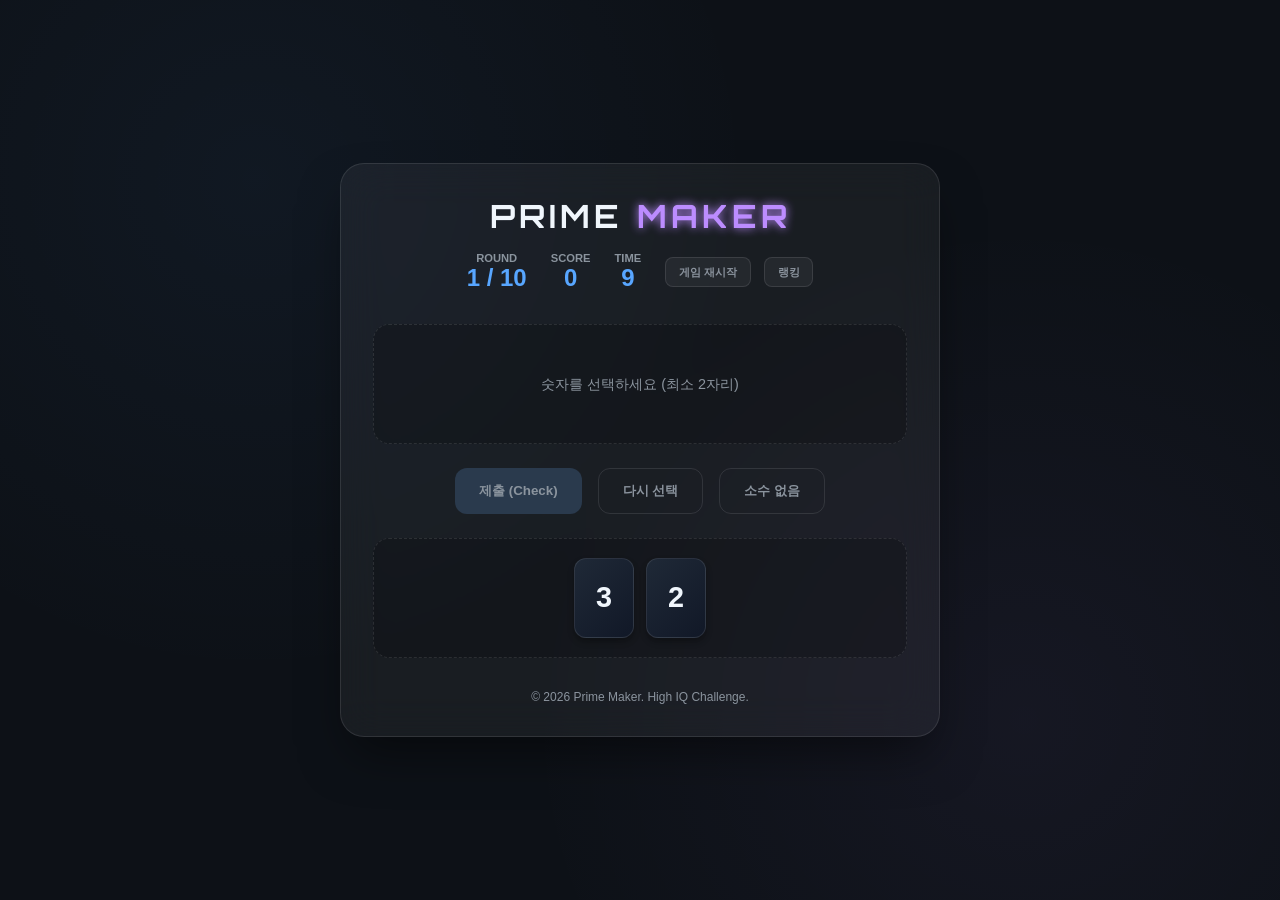
==== index.html @ f1537c4c "소수 찾기 게임 2026.03.08 최초 커밋" ====
<!DOCTYPE html>
<html lang="ko">
<head>
    <meta charset="UTF-8">
    <meta name="viewport" content="width=device-width, initial-scale=1.0, maximum-scale=1.0, user-scalable=no">
    <meta name="theme-color" content="#0d1117">
    <meta name="apple-mobile-web-app-capable" content="yes">
    <meta name="apple-mobile-web-app-status-bar-style" content="black-translucent">
    <title>소수 만들기 (Make a Prime)</title>
    <meta name="description" content="숫자 카드를 조합하여 소수를 만드는 두뇌 퍼즐 게임">
    <link rel="stylesheet" href="style.css">
    <link rel="preconnect" href="https://fonts.googleapis.com">
    <link rel="preconnect" href="https://fonts.gstatic.com" crossorigin>
    <link href="https://fonts.googleapis.com/css2?family=Orbitron:wght@400;700&family=Pretendard:wght@400;600;800&display=swap" rel="stylesheet">
</head>
<body>
    <div id="app" class="glass">
        <header>
            <h1>PRIME <span class="accent">MAKER</span></h1>
            <div class="stats">
                <div class="stat-item">
                    <span class="label">ROUND</span>
                    <span id="round-value" class="value">1 / 10</span>
                </div>
                <div class="stat-item">
                    <span class="label">SCORE</span>
                    <span id="score-value" class="value">0</span>
                </div>
                <div id="timer-area" class="stat-item">
                    <span class="label">TIME</span>
                    <span id="timer-value" class="value">10</span>
                </div>
                <div class="stat-item header-controls">
                    <button id="main-restart-btn" class="mini-btn">게임 재시작</button>
                    <button id="rank-view-btn" class="mini-btn">랭킹</button>
                </div>
            </div>
        </header>

        <main>
            <section id="selected-area" class="card-area">
                <div id="selected-cards" class="cards-container">
                    <!-- 선택된 카드들이 여기에 나타납니다 -->
                </div>
                <div class="placeholder-text" id="placeholder">숫자를 선택하세요 (최소 2자리)</div>
            </section>

            <section id="controls">
                <button id="submit-btn" class="primary-btn" disabled>제출 (Check)</button>
                <button id="reset-btn" class="secondary-btn">다시 선택</button>
                <button id="no-prime-btn" class="secondary-btn">소수 없음</button>
            </section>

            <section id="pool-area" class="card-area">
                <div id="card-pool" class="cards-container">
                    <!-- 랜덤 카드가 여기에 생성됩니다 -->
                </div>
            </section>
        </main>

        <!-- 결과 및 다음 라운드 오버레이 -->
        <div id="message-overlay" class="hidden">
            <div class="message-content glass">
                <h2 id="status-title">통과!</h2>
                <p id="status-desc">17은 소수입니다.</p>
                <button id="next-btn" class="primary-btn">다음 라운드</button>
            </div>
        </div>

        <!-- 랭킹 등록 오버레이 (게임 종료 시) -->
        <div id="rank-entry-overlay" class="hidden">
            <div class="message-content glass">
                <h2>GAME OVER</h2>
                <p>최종 점수: <span id="final-score">0</span></p>
                <div id="new-record-input" class="hidden">
                    <p class="accent">새로운 기록입니다!</p>
                    <input type="text" id="player-name" placeholder="이름을 입력하세요" maxlength="10">
                    <button id="save-rank-btn" class="primary-btn">기록 저장</button>
                </div>
                <button id="restart-btn" class="secondary-btn">기록 없이 재시작</button>
            </div>
        </div>

        <!-- 랭킹 보드 오버레이 -->
        <div id="leaderboard-overlay" class="hidden">
            <div class="message-content glass leaderboard">
                <h2>TOP 5 RANKING</h2>
                <ul id="rank-list">
                    <!-- 랭킹 목록이 여기에 표시됩니다 -->
                </ul>
                <div class="overlay-controls">
                    <button id="close-rank-btn" class="secondary-btn">닫기</button>
                </div>
            </div>
        </div>

        <footer>
            <p>&copy; 2026 Prime Maker. High IQ Challenge.</p>
        </footer>
    </div>
    <script src="game.js"></script>
</body>
</html>
---- style.css ----
:root {
    --bg-color: #0d1117;
    --glass-bg: rgba(255, 255, 255, 0.05);
    --glass-border: rgba(255, 255, 255, 0.1);
    --primary: #58a6ff;
    --accent: #bc8cff;
    --success: #3fb950;
    --error: #f85149;
    --text-main: #f0f6fc;
    --text-sub: #8b949e;
    --card-bg: linear-gradient(135deg, #1f2937 0%, #111827 100%);
}

* {
    box-sizing: border-box;
    margin: 0;
    padding: 0;
}

body {
    font-family: 'Pretendard', sans-serif;
    background-color: var(--bg-color);
    color: var(--text-main);
    display: flex;
    justify-content: center;
    align-items: center;
    min-height: 100vh;
    overflow: hidden;
    background-image: 
        radial-gradient(circle at 20% 20%, rgba(88, 166, 255, 0.05) 0%, transparent 40%),
        radial-gradient(circle at 80% 80%, rgba(188, 140, 255, 0.05) 0%, transparent 40%);
    touch-action: manipulation;
    -webkit-tap-highlight-color: transparent;
    user-select: none;
    -webkit-user-select: none;
}

#app {
    width: 90vw;
    max-width: 600px;
    padding: 2rem;
    border-radius: 24px;
    border: 1px solid var(--glass-border);
    background: var(--glass-bg);
    backdrop-filter: blur(20px);
    box-shadow: 0 25px 50px -12px rgba(0, 0, 0, 0.5);
    text-align: center;
    position: relative;
    overflow-y: auto;
    max-height: 95vh;
}

@media (max-width: 480px) {
    #app {
        padding: 1rem;
        width: 95vw;
        border-radius: 16px;
    }
    
    h1 {
        font-size: 1.5rem;
    }
    
    .stats {
        gap: 0.5rem;
        flex-wrap: wrap;
    }
    
    .value {
        font-size: 1.2rem;
    }
}

header {
    margin-bottom: 2rem;
}

h1 {
    font-family: 'Orbitron', sans-serif;
    font-size: 2rem;
    letter-spacing: 4px;
    margin-bottom: 1rem;
}

.accent {
    color: var(--accent);
    text-shadow: 0 0 10px var(--accent);
}

.stats {
    display: flex;
    justify-content: center;
    gap: 1.5rem;
}

.stat-item {
    display: flex;
    flex-direction: column;
    justify-content: center;
}

.stat-item.header-controls {
    flex-direction: row;
    gap: 0.8rem;
    align-items: center;
}

.mini-btn {
    padding: 0.4rem 0.8rem;
    font-size: 0.7rem;
    border-radius: 8px;
    background: var(--glass-bg);
    border: 1px solid var(--glass-border);
    color: var(--text-sub);
    cursor: pointer;
    transition: all 0.2s;
}

.mini-btn:hover {
    color: var(--accent);
    border-color: var(--accent);
}

.mini-btn.danger {
    color: var(--error);
    border-color: rgba(248, 81, 73, 0.3);
}

.mini-btn.danger:hover {
    background: rgba(248, 81, 73, 0.1);
    border-color: var(--error);
}

.overlay-controls {
    display: flex;
    justify-content: center;
    gap: 1rem;
    margin-top: 1rem;
}

.label {
    font-size: 0.7rem;
    color: var(--text-sub);
    font-weight: 700;
}

.value {
    font-size: 1.5rem;
    font-weight: 800;
    color: var(--primary);
}

#timer-value.warning {
    color: var(--error);
    animation: pulse 0.5s infinite;
}

@keyframes pulse {
    0% { transform: scale(1); opacity: 1; }
    50% { transform: scale(1.1); opacity: 0.8; }
    100% { transform: scale(1); opacity: 1; }
}

/* Card Areas */
.card-area {
    min-height: 120px;
    background: rgba(0, 0, 0, 0.2);
    border-radius: 16px;
    margin: 1.5rem 0;
    display: flex;
    flex-direction: column;
    justify-content: center;
    align-items: center;
    padding: 1rem;
    border: 1px dashed var(--glass-border);
    transition: all 0.3s ease;
}

.cards-container {
    display: flex;
    justify-content: center;
    gap: 12px;
    flex-wrap: wrap;
    width: 100%;
}

.placeholder-text {
    color: var(--text-sub);
    font-size: 0.9rem;
    pointer-events: none;
}

/* Individual Card */
.card {
    width: 60px;
    height: 80px;
    background: var(--card-bg);
    border: 1px solid var(--glass-border);
    border-radius: 12px;
    display: flex;
    justify-content: center;
    align-items: center;
    font-size: 1.8rem;
    font-weight: 800;
    cursor: pointer;
    transition: transform 0.2s, box-shadow 0.2s, background 0.2s;
    user-select: none;
    -webkit-user-select: none;
    box-shadow: 0 4px 6px rgba(0,0,0,0.3);
    touch-action: none; /* 드래그 방지 및 즉각적인 터치 반응 */
}

.card:hover {
    transform: translateY(-5px);
    box-shadow: 0 8px 15px rgba(88, 166, 255, 0.3);
    border-color: var(--primary);
}

.card.selected {
    opacity: 0.5;
    cursor: default;
    transform: scale(0.9);
}

/* Buttons */
#controls {
    display: flex;
    justify-content: center;
    gap: 1rem;
    margin: 1.5rem 0;
}

button {
    padding: 0.8rem 1.5rem;
    border-radius: 12px;
    font-weight: 700;
    cursor: pointer;
    transition: all 0.2s;
    border: none;
    font-family: inherit;
}

.primary-btn {
    background: var(--primary);
    color: white;
    box-shadow: 0 4px 14px rgba(88, 166, 255, 0.4);
}

.primary-btn:hover:not(:disabled) {
    transform: scale(1.05);
    filter: brightness(1.1);
}

.primary-btn:disabled {
    background: #2a3a4d;
    color: var(--text-sub);
    cursor: not-allowed;
    box-shadow: none;
}

.secondary-btn {
    background: transparent;
    border: 1px solid var(--glass-border);
    color: var(--text-sub);
}

.secondary-btn:hover {
    background: var(--glass-bg);
    color: var(--text-main);
    border-color: var(--primary);
}

#no-prime-btn:hover {
    border-color: var(--accent);
    color: var(--accent);
}

/* Overlay */
#message-overlay {
    position: absolute;
    top: 0;
    left: 0;
    width: 100%;
    height: 100%;
    background: rgba(13, 17, 23, 0.8);
    display: flex;
    justify-content: center;
    align-items: center;
    z-index: 100;
    opacity: 1;
    transition: opacity 0.3s;
    border-radius: 24px;
}

.hidden {
    display: none !important;
}

.message-content {
    padding: 2.5rem;
    border-radius: 20px;
    border: 1px solid var(--glass-border);
    width: 320px;
    animation: slideUp 0.4s cubic-bezier(0.18, 0.89, 0.32, 1.28);
}

.leaderboard {
    width: 360px;
}

#rank-list {
    list-style: none;
    margin: 1.5rem 0;
    text-align: left;
}

#rank-list li {
    display: flex;
    justify-content: space-between;
    align-items: center;
    padding: 0.8rem;
    border-bottom: 1px solid var(--glass-border);
    font-size: 1rem;
    transition: background 0.2s;
}

#rank-list li:hover {
    background: rgba(255, 255, 255, 0.03);
}

#rank-list li:last-child {
    border-bottom: none;
}

.rank-info {
    display: flex;
    align-items: center;
    flex-grow: 1;
}

#rank-list li .rank-num {
    color: var(--accent);
    font-weight: 800;
    margin-right: 1rem;
    min-width: 35px;
}

#rank-list li .player-name {
    flex-grow: 1;
}

#rank-list li .player-score {
    color: var(--primary);
    font-weight: 700;
    margin-right: 1rem;
}

.delete-rank-item {
    background: none;
    border: none;
    color: transparent; /* 배경색과 동일(투명)하게 처리 */
    font-size: 1.2rem;
    cursor: pointer;
    line-height: 1;
    padding: 4px 8px;
    border-radius: 4px;
    transition: all 0.2s;
    opacity: 0.1; /* 아주 미세하게 보일 수도 있으나 사실상 안 보임 */
}

.delete-rank-item:hover {
    color: transparent; /* 호버 시에도 보이지 않음 */
    background: rgba(255, 255, 255, 0.02);
    opacity: 0.2;
}

input[type="text"] {
    width: 100%;
    padding: 0.8rem;
    margin: 1rem 0;
    background: rgba(0,0,0,0.3);
    border: 1px solid var(--glass-border);
    border-radius: 8px;
    color: white;
    font-family: inherit;
    text-align: center;
}

input[type="text"]:focus {
    outline: none;
    border-color: var(--primary);
}

#rank-entry-overlay, #leaderboard-overlay {
    position: absolute;
    top: 0;
    left: 0;
    width: 100%;
    height: 100%;
    background: rgba(13, 17, 23, 0.95);
    display: flex;
    justify-content: center;
    align-items: center;
    z-index: 110;
    border-radius: 24px;
    animation: fadeIn 0.3s ease-out;
}

@keyframes fadeIn {
    from { opacity: 0; }
    to { opacity: 1; }
}

@keyframes slideUp {
    from { transform: translateY(20px); opacity: 0; }
    to { transform: translateY(0); opacity: 1; }
}

#status-title {
    font-size: 2rem;
    margin-bottom: 0.5rem;
}

.success-text { color: var(--success); }
.error-text { color: var(--error); }

#status-desc {
    margin-bottom: 1.5rem;
    color: var(--text-sub);
}

footer {
    margin-top: 2rem;
    font-size: 0.75rem;
    color: var(--text-sub);
}

/* Animations */
.shake {
    animation: shake 0.5s;
}

@keyframes shake {
    0%, 100% { transform: translateX(0); }
    10%, 30%, 50%, 70%, 90% { transform: translateX(-5px); }
    20%, 40%, 60%, 80% { transform: translateX(5px); }
}
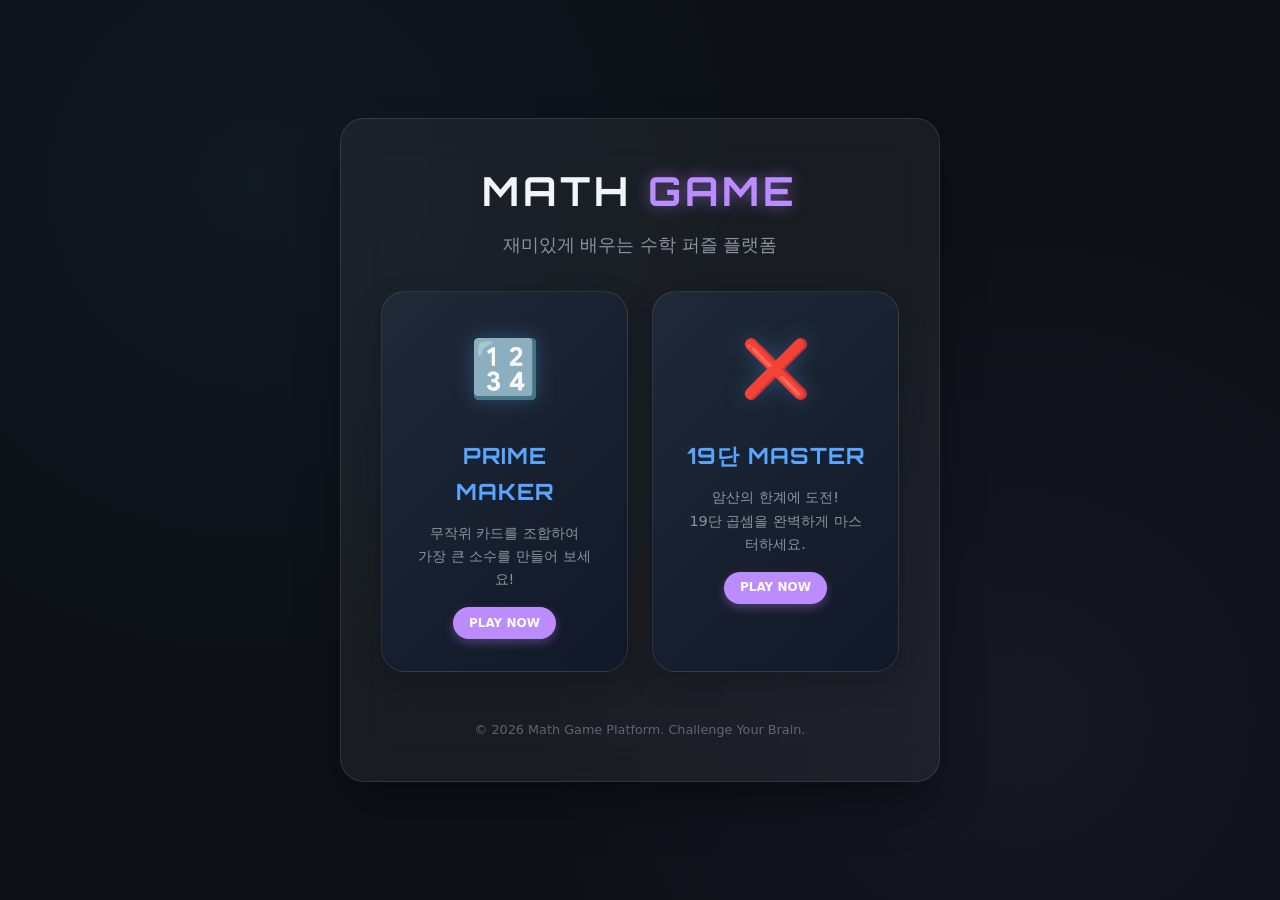
==== commit 7a05e056: "수학 게임" ====
--- a/index.html
+++ b/index.html
@@ -2,102 +2,117 @@
 <html lang="ko">
 <head>
     <meta charset="UTF-8">
-    <meta name="viewport" content="width=device-width, initial-scale=1.0, maximum-scale=1.0, user-scalable=no">
+    <meta name="viewport" content="width=device-width, initial-scale=1.0">
     <meta name="theme-color" content="#0d1117">
-    <meta name="apple-mobile-web-app-capable" content="yes">
-    <meta name="apple-mobile-web-app-status-bar-style" content="black-translucent">
-    <title>소수 만들기 (Make a Prime)</title>
-    <meta name="description" content="숫자 카드를 조합하여 소수를 만드는 두뇌 퍼즐 게임">
-    <link rel="stylesheet" href="style.css">
+    <title>Math Game Portal</title>
+    <!-- 공통 스타일은 추후 assets/css로 분리 예정이며 우선 루트 style.css 활용 -->
+    <link rel="stylesheet" href="assets/css/main.css">
     <link rel="preconnect" href="https://fonts.googleapis.com">
     <link rel="preconnect" href="https://fonts.gstatic.com" crossorigin>
     <link href="https://fonts.googleapis.com/css2?family=Orbitron:wght@400;700&family=Pretendard:wght@400;600;800&display=swap" rel="stylesheet">
+    <style>
+        .portal-container {
+            display: grid;
+            grid-template-columns: repeat(auto-fit, minmax(220px, 1fr));
+            gap: 1.5rem;
+            margin-top: 1rem;
+        }
+        .game-card {
+            background: var(--card-bg);
+            border: 1px solid var(--glass-border);
+            border-radius: 24px;
+            padding: 2rem;
+            text-decoration: none;
+            color: var(--text-main);
+            transition: all 0.4s cubic-bezier(0.175, 0.885, 0.32, 1.275);
+            display: flex;
+            flex-direction: column;
+            align-items: center;
+            position: relative;
+            overflow: hidden;
+            box-shadow: 0 10px 30px rgba(0,0,0,0.2);
+        }
+        .game-card:hover {
+            transform: translateY(-10px) scale(1.02);
+            border-color: var(--primary);
+            box-shadow: 0 20px 40px rgba(88, 166, 255, 0.15);
+        }
+        .game-card::before {
+            content: '';
+            position: absolute;
+            top: 0;
+            left: -100%;
+            width: 100%;
+            height: 100%;
+            background: linear-gradient(90deg, transparent, rgba(255,255,255,0.05), transparent);
+            transition: 0.5s;
+        }
+        .game-card:hover::before {
+            left: 100%;
+        }
+        .game-card h3 {
+            font-family: 'Orbitron', sans-serif;
+            font-size: 1.4rem;
+            margin-bottom: 0.8rem;
+            letter-spacing: 1px;
+            color: var(--primary);
+        }
+        .game-card p {
+            font-size: 0.9rem;
+            color: var(--text-sub);
+            line-height: 1.6;
+            margin-bottom: 1rem;
+        }
+        .game-card .icon {
+            font-size: 3.5rem;
+            margin-bottom: 1.5rem;
+            filter: drop-shadow(0 0 10px rgba(88, 166, 255, 0.3));
+        }
+        .badge {
+            background: var(--accent);
+            color: white;
+            font-size: 0.75rem;
+            padding: 0.4rem 1rem;
+            border-radius: 30px;
+            font-weight: 800;
+            box-shadow: 0 4px 10px rgba(188, 140, 255, 0.3);
+        }
+        .coming-soon {
+            opacity: 0.8;
+            filter: grayscale(0.5);
+        }
+        .coming-soon .badge {
+            background: #4a5568;
+            box-shadow: none;
+        }
+    </style>
 </head>
 <body>
-    <div id="app" class="glass">
+    <div id="app">
         <header>
-            <h1>PRIME <span class="accent">MAKER</span></h1>
-            <div class="stats">
-                <div class="stat-item">
-                    <span class="label">ROUND</span>
-                    <span id="round-value" class="value">1 / 10</span>
-                </div>
-                <div class="stat-item">
-                    <span class="label">SCORE</span>
-                    <span id="score-value" class="value">0</span>
-                </div>
-                <div id="timer-area" class="stat-item">
-                    <span class="label">TIME</span>
-                    <span id="timer-value" class="value">10</span>
-                </div>
-                <div class="stat-item header-controls">
-                    <button id="main-restart-btn" class="mini-btn">게임 재시작</button>
-                    <button id="rank-view-btn" class="mini-btn">랭킹</button>
-                </div>
-            </div>
+            <h1>MATH <span class="accent">GAME</span></h1>
+            <p style="color: var(--text-sub); font-size: 1.1rem;">재미있게 배우는 수학 퍼즐 플랫폼</p>
         </header>
 
-        <main>
-            <section id="selected-area" class="card-area">
-                <div id="selected-cards" class="cards-container">
-                    <!-- 선택된 카드들이 여기에 나타납니다 -->
-                </div>
-                <div class="placeholder-text" id="placeholder">숫자를 선택하세요 (최소 2자리)</div>
-            </section>
+        <main class="portal-container">
+            <a href="games/prime-game/index.html" class="game-card">
+                <div class="icon">🔢</div>
+                <h3>PRIME MAKER</h3>
+                <p>무작위 카드를 조합하여<br>가장 큰 소수를 만들어 보세요!</p>
+                <div class="badge">PLAY NOW</div>
+            </a>
 
-            <section id="controls">
-                <button id="submit-btn" class="primary-btn" disabled>제출 (Check)</button>
-                <button id="reset-btn" class="secondary-btn">다시 선택</button>
-                <button id="no-prime-btn" class="secondary-btn">소수 없음</button>
-            </section>
-
-            <section id="pool-area" class="card-area">
-                <div id="card-pool" class="cards-container">
-                    <!-- 랜덤 카드가 여기에 생성됩니다 -->
-                </div>
-            </section>
+            <a href="games/19xmaster/index.html" class="game-card">
+                <div class="icon">❌</div>
+                <h3>19단 MASTER</h3>
+                <p>암산의 한계에 도전!<br>19단 곱셈을 완벽하게 마스터하세요.</p>
+                <div class="badge">PLAY NOW</div>
+            </a>
         </main>
 
-        <!-- 결과 및 다음 라운드 오버레이 -->
-        <div id="message-overlay" class="hidden">
-            <div class="message-content glass">
-                <h2 id="status-title">통과!</h2>
-                <p id="status-desc">17은 소수입니다.</p>
-                <button id="next-btn" class="primary-btn">다음 라운드</button>
-            </div>
-        </div>
-
-        <!-- 랭킹 등록 오버레이 (게임 종료 시) -->
-        <div id="rank-entry-overlay" class="hidden">
-            <div class="message-content glass">
-                <h2>GAME OVER</h2>
-                <p>최종 점수: <span id="final-score">0</span></p>
-                <div id="new-record-input" class="hidden">
-                    <p class="accent">새로운 기록입니다!</p>
-                    <input type="text" id="player-name" placeholder="이름을 입력하세요" maxlength="10">
-                    <button id="save-rank-btn" class="primary-btn">기록 저장</button>
-                </div>
-                <button id="restart-btn" class="secondary-btn">기록 없이 재시작</button>
-            </div>
-        </div>
-
-        <!-- 랭킹 보드 오버레이 -->
-        <div id="leaderboard-overlay" class="hidden">
-            <div class="message-content glass leaderboard">
-                <h2>TOP 5 RANKING</h2>
-                <ul id="rank-list">
-                    <!-- 랭킹 목록이 여기에 표시됩니다 -->
-                </ul>
-                <div class="overlay-controls">
-                    <button id="close-rank-btn" class="secondary-btn">닫기</button>
-                </div>
-            </div>
-        </div>
-
         <footer>
-            <p>&copy; 2026 Prime Maker. High IQ Challenge.</p>
+            <p>&copy; 2026 Math Game Platform. Challenge Your Brain.</p>
         </footer>
     </div>
-    <script src="game.js"></script>
 </body>
 </html>
--- a/assets/css/main.css
+++ b/assets/css/main.css
@@ -0,0 +1,259 @@
+:root {
+    --bg-color: #0d1117;
+    --glass-bg: rgba(255, 255, 255, 0.05);
+    --glass-border: rgba(255, 255, 255, 0.1);
+    --primary: #58a6ff;
+    --accent: #bc8cff;
+    --success: #3fb950;
+    --error: #f85149;
+    --text-main: #f0f6fc;
+    --text-sub: #8b949e;
+    --card-bg: linear-gradient(135deg, #1f2937 0%, #111827 100%);
+}
+
+* {
+    box-sizing: border-box;
+    margin: 0;
+    padding: 0;
+}
+
+body {
+    font-family: 'Pretendard', -apple-system, BlinkMacSystemFont, system-ui, Roboto, sans-serif;
+    background-color: var(--bg-color);
+    color: var(--text-main);
+    display: flex;
+    justify-content: center;
+    align-items: center;
+    min-height: 100vh;
+    background-image: 
+        radial-gradient(circle at 20% 20%, rgba(88, 166, 255, 0.05) 0%, transparent 40%),
+        radial-gradient(circle at 80% 80%, rgba(188, 140, 255, 0.05) 0%, transparent 40%);
+    touch-action: manipulation;
+    -webkit-tap-highlight-color: transparent;
+    user-select: none;
+    -webkit-user-select: none;
+    line-height: 1.6;
+}
+
+#app {
+    width: 90vw;
+    max-width: 600px;
+    padding: 2.5rem;
+    border-radius: 24px;
+    border: 1px solid var(--glass-border);
+    background: var(--glass-bg);
+    backdrop-filter: blur(20px);
+    -webkit-backdrop-filter: blur(20px);
+    box-shadow: 0 25px 50px -12px rgba(0, 0, 0, 0.5);
+    text-align: center;
+    position: relative;
+    overflow-y: auto;
+    max-height: 95vh;
+}
+
+header {
+    margin-bottom: 2rem;
+}
+
+h1 {
+    font-family: 'Orbitron', sans-serif;
+    font-size: 2.5rem;
+    letter-spacing: 4px;
+    margin-bottom: 0.5rem;
+    font-weight: 700;
+}
+
+.accent {
+    color: var(--accent);
+    text-shadow: 0 0 15px rgba(188, 140, 255, 0.5);
+}
+
+.nav-header {
+    display: flex;
+    justify-content: flex-start;
+    margin-bottom: 1.5rem;
+}
+
+.back-link {
+    color: var(--text-sub);
+    text-decoration: none;
+    font-size: 0.9rem;
+    display: flex;
+    align-items: center;
+    gap: 0.5rem;
+    transition: all 0.2s;
+}
+
+.back-link:hover {
+    color: var(--primary);
+    transform: translateX(-5px);
+}
+
+/* Common Components */
+button {
+    padding: 0.8rem 1.8rem;
+    border-radius: 12px;
+    font-weight: 700;
+    cursor: pointer;
+    transition: all 0.2s cubic-bezier(0.4, 0, 0.2, 1);
+    border: none;
+    font-family: inherit;
+    font-size: 1rem;
+}
+
+.primary-btn {
+    background: var(--primary);
+    color: white;
+    box-shadow: 0 4px 14px rgba(88, 166, 255, 0.3);
+}
+
+.primary-btn:hover:not(:disabled) {
+    transform: translateY(-2px);
+    filter: brightness(1.1);
+    box-shadow: 0 6px 20px rgba(88, 166, 255, 0.4);
+}
+
+.primary-btn:active:not(:disabled) {
+    transform: translateY(0);
+}
+
+.secondary-btn {
+    background: rgba(255, 255, 255, 0.05);
+    border: 1px solid var(--glass-border);
+    color: var(--text-sub);
+}
+
+.secondary-btn:hover {
+    background: rgba(255, 255, 255, 0.1);
+    color: var(--text-main);
+    border-color: var(--primary);
+}
+
+/* Overlays */
+.overlay {
+    position: absolute;
+    top: 0;
+    left: 0;
+    width: 100%;
+    height: 100%;
+    background: rgba(13, 17, 23, 0.9);
+    display: flex;
+    justify-content: center;
+    align-items: center;
+    z-index: 100;
+    border-radius: 24px;
+    backdrop-filter: blur(5px);
+}
+
+.message-content {
+    background: var(--card-bg);
+    padding: 2.5rem;
+    border-radius: 24px;
+    border: 1px solid var(--glass-border);
+    width: 90%;
+    max-width: 400px;
+    box-shadow: 0 20px 40px rgba(0,0,0,0.4);
+}
+
+/* Ranking List Standardization */
+.ranking-list {
+    list-style: none;
+    width: 100%;
+    margin: 1.5rem 0;
+    padding: 0;
+}
+
+.ranking-list li {
+    display: flex;
+    justify-content: space-between;
+    align-items: center;
+    padding: 0.8rem 0.5rem;
+    border-bottom: 1px solid var(--glass-border);
+}
+
+.ranking-list li:last-child {
+    border-bottom: none;
+}
+
+.rank-info {
+    display: flex;
+    align-items: center;
+    flex-grow: 1;
+    overflow: hidden;
+}
+
+.rank-num {
+    color: var(--accent);
+    font-weight: 800;
+    min-width: 40px;
+    font-size: 0.9rem;
+}
+
+.rank-name {
+    flex-grow: 1;
+    text-align: left;
+    padding: 0 10px;
+    white-space: nowrap;
+    overflow: hidden;
+    text-overflow: ellipsis;
+    color: var(--text-main);
+}
+
+.rank-score {
+    color: var(--primary);
+    font-weight: 700;
+    min-width: 80px;
+    text-align: right;
+    margin-right: 10px;
+    font-family: 'Orbitron', sans-serif;
+    font-size: 0.9rem;
+}
+
+.delete-rank-item {
+    background: none;
+    border: none;
+    color: var(--error);
+    opacity: 0.4;
+    cursor: pointer;
+    font-size: 1.2rem;
+    padding: 4px 8px;
+    transition: all 0.2s;
+    line-height: 1;
+}
+
+.delete-rank-item:hover {
+    opacity: 1;
+    transform: scale(1.2);
+}
+
+.hidden {
+    display: none !important;
+}
+
+/* Animations */
+@keyframes fadeIn {
+    from { opacity: 0; transform: translateY(10px); }
+    to { opacity: 1; transform: translateY(0); }
+}
+
+.fade-in {
+    animation: fadeIn 0.4s ease-out;
+}
+
+footer {
+    margin-top: 3rem;
+    font-size: 0.8rem;
+    color: var(--text-sub);
+    opacity: 0.6;
+}
+
+@media (max-width: 480px) {
+    #app {
+        padding: 1.5rem;
+        width: 95vw;
+        border-radius: 16px;
+    }
+    h1 {
+        font-size: 1.8rem;
+    }
+}
